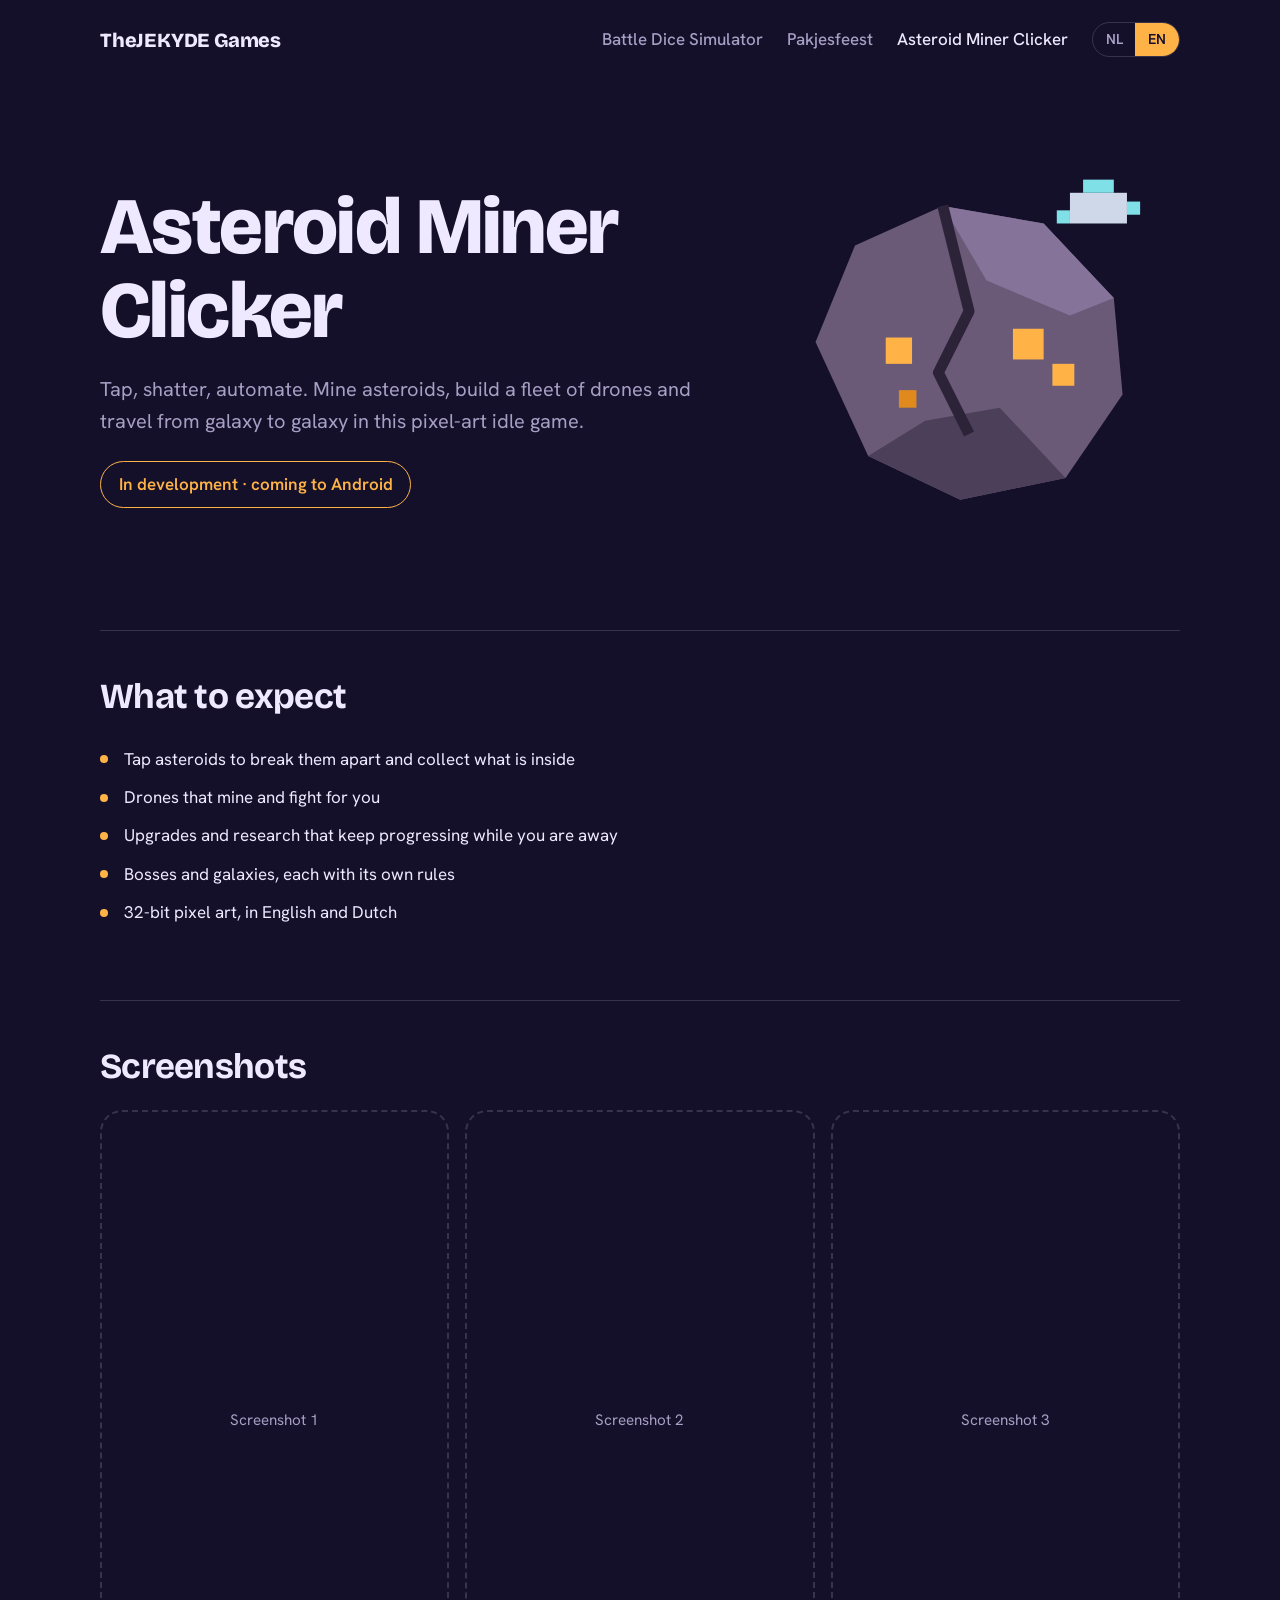
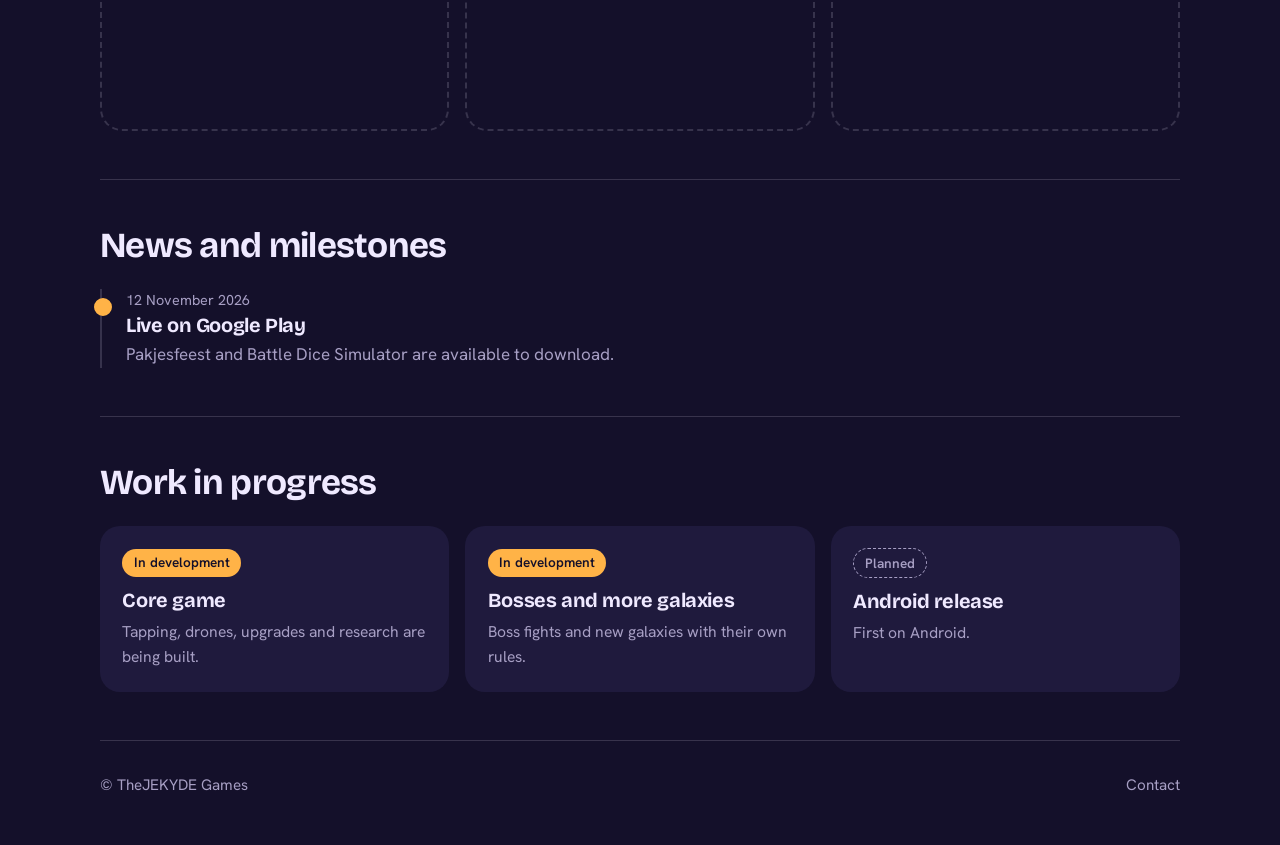
==== games/asteroid-miner-clicker/index.html @ 82466593 "Add Asteroid Miner Clicker page (in development) New game page with its own theme, status badge inst" ====
<!doctype html>
<html lang="nl">
<head>
<meta charset="utf-8">
<meta name="viewport" content="width=device-width, initial-scale=1">
<title>Asteroid Miner Clicker | TheJEKYDE Games</title>
<meta name="description" content="Asteroid Miner Clicker, an idle mining game in development.">
<link rel="stylesheet" href="../../assets/style.css?v=20261116c">
</head>
<body data-game="asteroid-miner" data-root="../../" data-title-en="Asteroid Miner Clicker | TheJEKYDE Games" data-title-nl="Asteroid Miner Clicker | TheJEKYDE Games">
<div class="wrap">
<header class="site-head">
  <a class="brand" href="../../">TheJEKYDE Games</a>
  <nav aria-label="Main">
    <a href="../../games/battle-dice-simulator/">Battle Dice Simulator</a>
    <a href="../../games/pakjesfeest/">Pakjesfeest</a>
    <a href="../../games/asteroid-miner-clicker/" aria-current="page">Asteroid Miner Clicker</a>
    <span class="lang" role="group" aria-label="Taal / Language">
      <button type="button" data-set-lang="nl">NL</button><button type="button" data-set-lang="en">EN</button>
    </span>
  </nav>
</header>
<main>
<section class="game-hero">
  <div>
    <h1>Asteroid Miner Clicker</h1>
    <p class="lead" data-l="en">Tap, shatter, automate. Mine asteroids, build a fleet of drones and travel from galaxy to galaxy in this pixel-art idle game.</p>
<p class="lead" data-l="nl">Tikken, versplinteren, automatiseren. Mijn asteroïden, bouw een vloot van drones en reis van sterrenstelsel naar sterrenstelsel in dit idle-spel in pixel-art.</p>
    <div class="btn-row">
      <span class="badge"><span data-l="en">In development · coming to Android</span><span data-l="nl">In ontwikkeling · komt naar Android</span></span>
    </div>
  </div>
  <div><svg class="art" viewBox="0 0 200 200" role="img" aria-label="An asteroid with gold ore and a mining drone">
<polygon points="34,98 52,54 92,36 138,44 170,78 174,122 148,160 100,170 58,150" fill="#6a5a78"/>
<polygon points="92,36 138,44 170,78 150,86 112,70" fill="#85739a"/>
<polygon points="58,150 100,170 148,160 118,128 84,134" fill="#4c3f5a"/>
<path d="M92 36 L104 84 L90 112 L104 140" fill="none" stroke="#2c2338" stroke-width="5" stroke-linejoin="round"/>
<rect x="124" y="92" width="14" height="14" fill="#ffb347"/><rect x="142" y="108" width="10" height="10" fill="#ffb347"/><rect x="66" y="96" width="12" height="12" fill="#ffb347"/><rect x="72" y="120" width="8" height="8" fill="#e08a1e"/>
<g><rect x="150" y="30" width="26" height="14" fill="#cfd8e8"/><rect x="156" y="24" width="14" height="6" fill="#7fe0e8"/><rect x="144" y="38" width="6" height="6" fill="#7fe0e8"/><rect x="176" y="34" width="6" height="6" fill="#7fe0e8"/></g>
</svg></div>
</section>
<section class="section prose">
  <h2><span data-l="en">What to expect</span><span data-l="nl">Wat je kunt verwachten</span></h2>
  <ul class="ticks one" data-l="en">
  <li>Tap asteroids to break them apart and collect what is inside</li>
  <li>Drones that mine and fight for you</li>
  <li>Upgrades and research that keep progressing while you are away</li>
  <li>Bosses and galaxies, each with its own rules</li>
  <li>32-bit pixel art, in English and Dutch</li>
</ul>
<ul class="ticks one" data-l="nl">
  <li>Tik op asteroïden om ze te breken en te verzamelen wat erin zit</li>
  <li>Drones die voor je mijnen en vechten</li>
  <li>Upgrades en onderzoek dat doorloopt terwijl je weg bent</li>
  <li>Eindbazen en sterrenstelsels, elk met eigen regels</li>
  <li>Pixel-art in 32 bit, in het Nederlands en Engels</li>
</ul>
</section>
<section class="section">
  <h2>Screenshots</h2>
  <div class="shots"><div class="shot">Screenshot 1</div><div class="shot">Screenshot 2</div><div class="shot">Screenshot 3</div></div>
</section>
<section class="section">
  <h2><span data-l="en">News and milestones</span><span data-l="nl">Nieuws en mijlpalen</span></h2>
  <ul class="feed" id="news-feed"></ul>
</section>
<section class="section">
  <h2><span data-l="en">Work in progress</span><span data-l="nl">In ontwikkeling</span></h2>
  <div class="wip" id="wip"></div>
</section>
</main>
<footer class="site-foot">
  <span>&copy; TheJEKYDE Games</span>
  <a href="mailto:johnekkie@gmail.com">Contact</a>
</footer>
</div>
<script src="../../assets/news.js?v=20261116c"></script>
<script src="../../assets/site.js?v=20261116c"></script>
</body>
</html>
---- assets/style.css ----
@import url("https://fonts.googleapis.com/css2?family=Bricolage+Grotesque:opsz,wght@12..96,500;12..96,700;12..96,800&family=Hanken+Grotesk:wght@400;500;600&display=swap");

:root {
  --bg: #14161c;
  --ink: #eceae4;
  --muted: #9a9ca6;
  --line: rgba(255, 255, 255, 0.12);
  --accent: #ff6b4a;
  --on-accent: #14161c;
  --panel: #1d2029;
  --display: "Bricolage Grotesque", "Trebuchet MS", system-ui, sans-serif;
  --body: "Hanken Grotesk", system-ui, -apple-system, "Segoe UI", sans-serif;
}

body[data-game="battle-dice"] {
  --bg: #0e1a2c;
  --ink: #f1ede3;
  --muted: #9fb0c8;
  --line: rgba(241, 237, 227, 0.16);
  --accent: #ff4d4d;
  --on-accent: #0e1a2c;
  --panel: #16273f;
}

body[data-game="pakjesfeest"] {
  --bg: #6e0f1f;
  --ink: #fff3da;
  --muted: #e9b9a6;
  --line: rgba(255, 243, 218, 0.2);
  --accent: #f4c24f;
  --on-accent: #4a0914;
  --panel: #861629;
}

* { box-sizing: border-box; }
html { scroll-behavior: smooth; }
body {
  margin: 0;
  background: var(--bg);
  color: var(--ink);
  font-family: var(--body);
  font-size: 1.0625rem;
  line-height: 1.6;
  -webkit-font-smoothing: antialiased;
}
a { color: inherit; }
a:focus-visible, button:focus-visible { outline: 3px solid var(--accent); outline-offset: 3px; border-radius: 4px; }
img, svg { max-width: 100%; display: block; }

.wrap { width: min(1080px, 100% - 2.5rem); margin-inline: auto; }

/* header */
.site-head { display: flex; justify-content: space-between; align-items: center; padding: 1.4rem 0; gap: 1rem; flex-wrap: wrap; }
.brand { font-family: var(--display); font-weight: 800; font-size: 1.25rem; text-decoration: none; letter-spacing: -0.01em; }
.site-head nav { display: flex; gap: 1.5rem; }
.site-head nav a { text-decoration: none; color: var(--muted); font-weight: 500; }
.site-head nav a:hover, .site-head nav a[aria-current] { color: var(--ink); }

h1, h2, h3 { font-family: var(--display); line-height: 1.05; margin: 0; letter-spacing: -0.02em; }
h2 { font-size: clamp(1.6rem, 3.5vw, 2.2rem); font-weight: 700; margin-bottom: 1.5rem; }
h3 { font-size: 1.25rem; font-weight: 700; }
p { margin: 0 0 1rem; max-width: 62ch; }
.muted { color: var(--muted); }

.btn {
  display: inline-flex; align-items: center; gap: 0.6rem;
  background: var(--accent); color: var(--on-accent);
  font-weight: 600; text-decoration: none;
  padding: 0.85rem 1.4rem; border-radius: 999px;
  transition: transform 0.15s ease;
}
.btn:hover { transform: translateY(-2px); }
.btn.ghost { background: transparent; color: var(--ink); border: 1px solid var(--line); }
.btn-row { display: flex; gap: 0.75rem; flex-wrap: wrap; margin-top: 1.5rem; }

/* home hero */
.hero { padding: 3rem 0 2.5rem; }
.hero h1 { font-size: clamp(2.6rem, 8vw, 5.6rem); font-weight: 800; max-width: 14ch; }
.hero p { margin-top: 1.5rem; font-size: 1.2rem; color: var(--muted); }

.games { display: grid; grid-template-columns: repeat(auto-fit, minmax(300px, 1fr)); gap: 1.25rem; margin: 1rem 0 4rem; }
.game-tile {
  position: relative; overflow: hidden; text-decoration: none;
  border-radius: 28px; padding: 2rem; min-height: 420px;
  display: flex; flex-direction: column; justify-content: flex-end;
  transition: transform 0.25s ease;
}
.game-tile:hover { transform: translateY(-6px) rotate(-0.4deg); }
.game-tile h2 { font-size: clamp(2rem, 4vw, 2.8rem); margin-bottom: 0.5rem; }
.game-tile p { margin: 0; max-width: 32ch; opacity: 0.85; }
.game-tile .art { position: absolute; top: 1.5rem; right: 1.5rem; width: 46%; max-width: 200px; }
.tile-dice { background: #0e1a2c; color: #f1ede3; box-shadow: inset 0 0 0 1px rgba(241, 237, 227, 0.14); }
.tile-gift { background: #6e0f1f; color: #fff3da; }
.tile-tag { display: inline-block; margin-bottom: 1rem; font-weight: 600; font-size: 0.9rem; opacity: 0.85; }

/* news */
.section { padding: 3rem 0; border-top: 1px solid var(--line); }
.feed { list-style: none; margin: 0; padding: 0 0 0 1.5rem; border-left: 2px solid var(--line); display: grid; gap: 1.75rem; }
.feed li { position: relative; }
.feed li::before {
  content: ""; position: absolute; left: calc(-1.5rem - 7px); top: 0.55rem;
  width: 12px; height: 12px; border-radius: 50%; background: var(--bg); border: 2px solid var(--accent);
}
.feed li.milestone::before { background: var(--accent); width: 14px; height: 14px; left: calc(-1.5rem - 8px); }
.feed time { color: var(--muted); font-size: 0.9rem; }
.feed .meta { display: flex; gap: 0.75rem; align-items: baseline; flex-wrap: wrap; }
.feed h3 { margin: 0.2rem 0 0.3rem; }
.feed p { margin: 0; color: var(--muted); }
.feed .from { font-size: 0.9rem; color: var(--accent); text-decoration: none; font-weight: 600; }
.empty { color: var(--muted); }

/* work in progress */
.wip { display: grid; grid-template-columns: repeat(auto-fit, minmax(240px, 1fr)); gap: 1rem; }
.wip-card { background: var(--panel); border-radius: 20px; padding: 1.4rem; }
.wip-card p { margin: 0.5rem 0 0; color: var(--muted); font-size: 0.98rem; }
.chip { display: inline-block; font-size: 0.85rem; font-weight: 600; padding: 0.2rem 0.7rem; border-radius: 999px; margin-bottom: 0.8rem; }
.chip.building { background: var(--accent); color: var(--on-accent); }
.chip.testing { background: transparent; border: 1px solid var(--accent); color: var(--accent); }
.chip.planned { background: transparent; border: 1px dashed var(--muted); color: var(--muted); }

/* game page */
.game-hero { display: grid; grid-template-columns: 1.15fr 0.85fr; gap: 3rem; align-items: center; padding: 3rem 0 4rem; }
.game-hero h1 { font-size: clamp(2.6rem, 7vw, 5rem); font-weight: 800; }
.game-hero .lead { font-size: 1.25rem; margin-top: 1.25rem; color: var(--muted); }
.game-hero .art svg { width: 100%; height: auto; }

.shots { display: grid; grid-template-columns: repeat(3, 1fr); gap: 1rem; }
.shot {
  aspect-ratio: 9 / 16; border-radius: 22px; border: 2px dashed var(--line);
  display: grid; place-items: center; text-align: center; color: var(--muted); padding: 1rem; font-size: 0.95rem;
}

.site-foot { border-top: 1px solid var(--line); padding: 2rem 0 3rem; color: var(--muted); display: flex; justify-content: space-between; gap: 1rem; flex-wrap: wrap; font-size: 0.95rem; }
.site-foot a { text-decoration: none; }
.site-foot a:hover { color: var(--ink); text-decoration: underline; }

/* one orchestrated moment: dice tumble on the home page */
@keyframes tumble { from { transform: rotate(-24deg) translateY(-14px); } to { transform: rotate(0) translateY(0); } }
.tile-dice .art { animation: tumble 0.9s cubic-bezier(0.3, 1.6, 0.5, 1) both; }

@media (max-width: 760px) {
  .games { grid-template-columns: 1fr; }
  .game-tile { min-height: 340px; }
  .game-hero { grid-template-columns: 1fr; gap: 2rem; }
  .game-hero .art { order: -1; max-width: 240px; }
  .shots { grid-template-columns: repeat(3, 70%); overflow-x: auto; padding-bottom: 0.5rem; scroll-snap-type: x mandatory; }
  .shot { scroll-snap-align: start; }
}
@media (prefers-reduced-motion: reduce) {
  html { scroll-behavior: auto; }
  .tile-dice .art { animation: none; }
  .btn, .game-tile { transition: none; }
}

/* long-form game text */
.prose h3 { margin: 2rem 0 0.75rem; }
.prose h3:first-child { margin-top: 0; }
.prose p { color: var(--ink); }
.ticks { list-style: none; margin: 0 0 1.25rem; padding: 0; columns: 2; column-gap: 2.5rem; max-width: 900px; }
.ticks li { break-inside: avoid; padding: 0.35rem 0 0.35rem 1.5rem; position: relative; }
.ticks li::before { content: ""; position: absolute; left: 0; top: 0.95rem; width: 8px; height: 8px; border-radius: 50%; background: var(--accent); }
.ticks.plain li { padding-left: 0; }
.ticks.plain li::before { display: none; }
.note { background: var(--panel); border-radius: 16px; padding: 1rem 1.25rem; max-width: 62ch; margin-top: 1.5rem; }
.prose-grid { display: grid; grid-template-columns: 1fr 1fr; gap: 3rem; align-items: start; }
@media (max-width: 760px) { .ticks { columns: 1; } .prose-grid { grid-template-columns: 1fr; gap: 0; } }

/* language switch */
html[lang="en"] [data-l="nl"], html[lang="nl"] [data-l="en"] { display: none !important; }
.lang { display: inline-flex; border: 1px solid var(--line); border-radius: 999px; overflow: hidden; }
.lang button { background: transparent; color: var(--muted); border: 0; padding: 0.3rem 0.8rem; font: inherit; font-weight: 600; font-size: 0.9rem; cursor: pointer; }
.lang button[aria-pressed="true"] { background: var(--accent); color: var(--on-accent); }
.site-head nav { align-items: center; flex-wrap: wrap; }
.bold { font-weight: 700; }
.ticks.one { columns: 1; }

body[data-game="asteroid-miner"] {
  --bg: #14102a; --ink: #efe9ff; --muted: #a79fc4; --line: rgba(239, 233, 255, 0.16);
  --accent: #ffb347; --on-accent: #14102a; --panel: #1f1a3d;
}
.tile-rock { background: #14102a; color: #efe9ff; box-shadow: inset 0 0 0 1px rgba(239, 233, 255, 0.14); }
.badge { display: inline-block; border: 1px solid var(--accent); color: var(--accent); border-radius: 999px; padding: 0.55rem 1.1rem; font-weight: 600; }
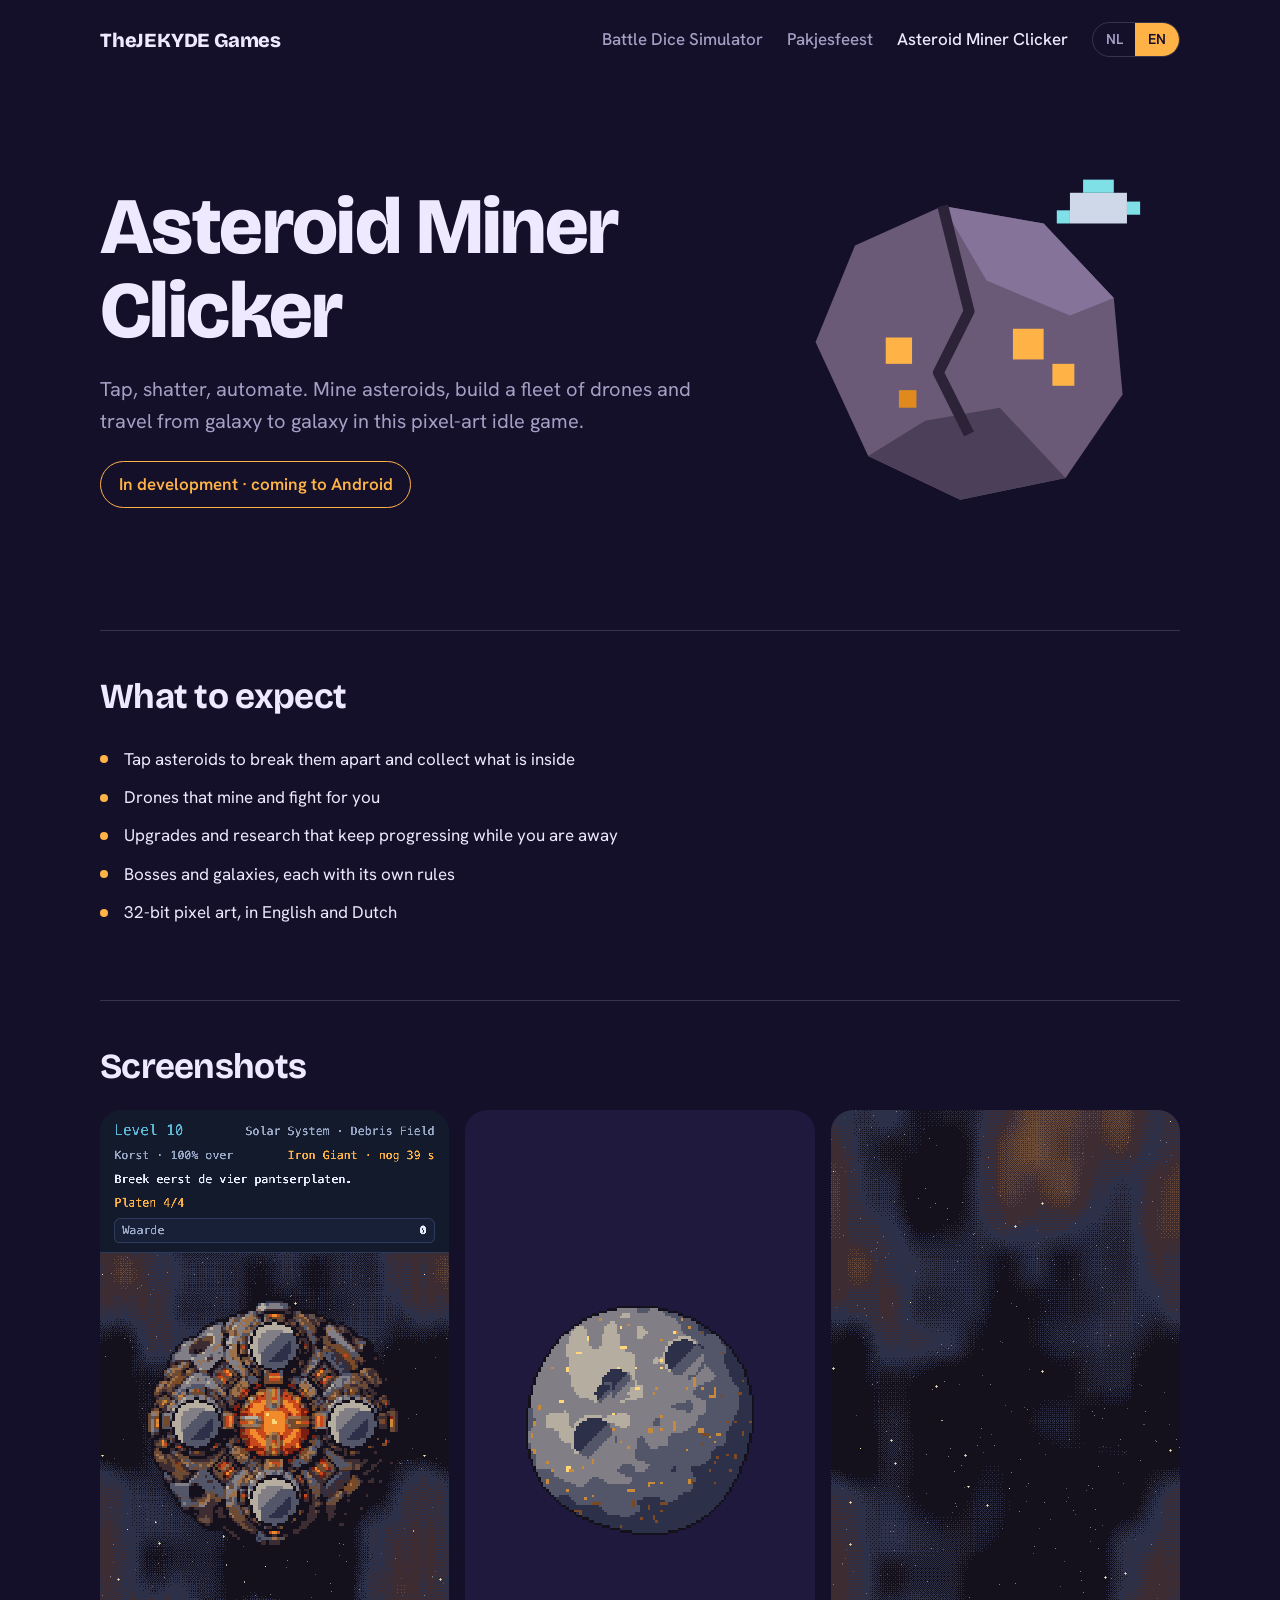
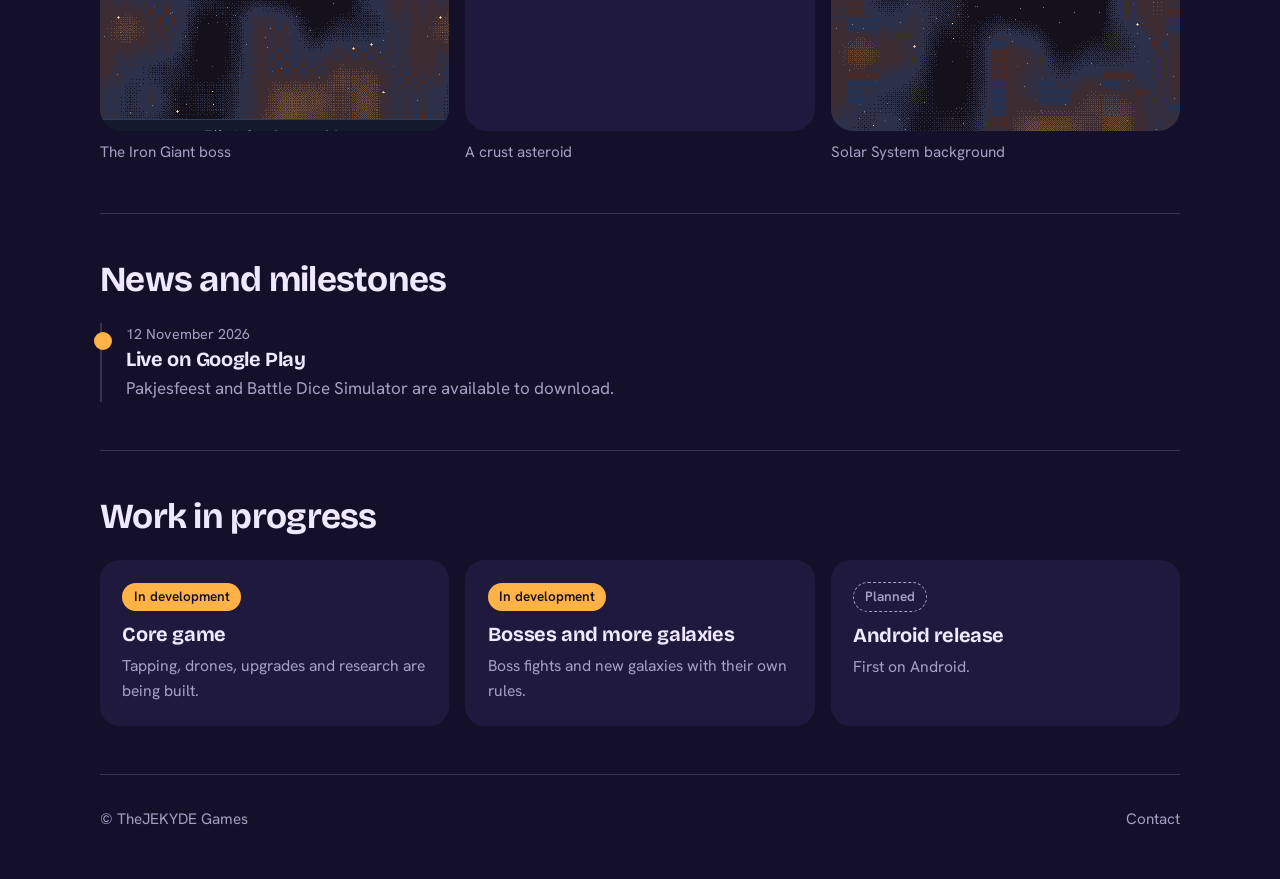
==== commit 90e68115: "Add three screenshots to the Asteroid Miner Clicker page Co-Authored-By: Claude Sonnet 5.5 <noreply@" ====
--- a/games/asteroid-miner-clicker/index.html
+++ b/games/asteroid-miner-clicker/index.html
@@ -5,7 +5,7 @@
 <meta name="viewport" content="width=device-width, initial-scale=1">
 <title>Asteroid Miner Clicker | TheJEKYDE Games</title>
 <meta name="description" content="Asteroid Miner Clicker, an idle mining game in development.">
-<link rel="stylesheet" href="../../assets/style.css?v=20261116c">
+<link rel="stylesheet" href="../../assets/style.css?v=20261116d">
 </head>
 <body data-game="asteroid-miner" data-root="../../" data-title-en="Asteroid Miner Clicker | TheJEKYDE Games" data-title-nl="Asteroid Miner Clicker | TheJEKYDE Games">
 <div class="wrap">
@@ -58,7 +58,11 @@
 </section>
 <section class="section">
   <h2>Screenshots</h2>
-  <div class="shots"><div class="shot">Screenshot 1</div><div class="shot">Screenshot 2</div><div class="shot">Screenshot 3</div></div>
+  <div class="shots">
+    <figure class="shot-fig"><div class="shot-img"><img src="img/iron-giant.png" alt="Asteroid Miner Clicker: the Iron Giant boss in the Debris Field" loading="lazy"></div><figcaption><span data-l="en">The Iron Giant boss</span><span data-l="nl">De Iron Giant-eindbaas</span></figcaption></figure>
+    <figure class="shot-fig"><div class="shot-img"><img class="sprite" src="img/asteroid-crust.png" alt="A pixel-art crust asteroid" loading="lazy"></div><figcaption><span data-l="en">A crust asteroid</span><span data-l="nl">Een korstasteroïde</span></figcaption></figure>
+    <figure class="shot-fig"><div class="shot-img"><img src="img/solar-system-background.png" alt="Pixel-art space background of the Solar System" loading="lazy"></div><figcaption><span data-l="en">Solar System background</span><span data-l="nl">Achtergrond van het Solar System</span></figcaption></figure>
+  </div>
 </section>
 <section class="section">
   <h2><span data-l="en">News and milestones</span><span data-l="nl">Nieuws en mijlpalen</span></h2>
@@ -74,7 +78,7 @@
   <a href="mailto:johnekkie@gmail.com">Contact</a>
 </footer>
 </div>
-<script src="../../assets/news.js?v=20261116c"></script>
-<script src="../../assets/site.js?v=20261116c"></script>
+<script src="../../assets/news.js?v=20261116d"></script>
+<script src="../../assets/site.js?v=20261116d"></script>
 </body>
 </html>
--- a/assets/style.css
+++ b/assets/style.css
@@ -180,3 +180,10 @@
 }
 .tile-rock { background: #14102a; color: #efe9ff; box-shadow: inset 0 0 0 1px rgba(239, 233, 255, 0.14); }
 .badge { display: inline-block; border: 1px solid var(--accent); color: var(--accent); border-radius: 999px; padding: 0.55rem 1.1rem; font-weight: 600; }
+
+/* screenshots with images */
+.shot-fig { margin: 0; }
+.shot-img { aspect-ratio: 9 / 16; border-radius: 22px; overflow: hidden; background: var(--panel); display: grid; place-items: center; }
+.shot-img img { width: 100%; height: 100%; object-fit: contain; image-rendering: pixelated; }
+.shot-img img.sprite { width: 70%; height: auto; }
+.shot-fig figcaption { margin-top: 0.6rem; color: var(--muted); font-size: 0.95rem; }
